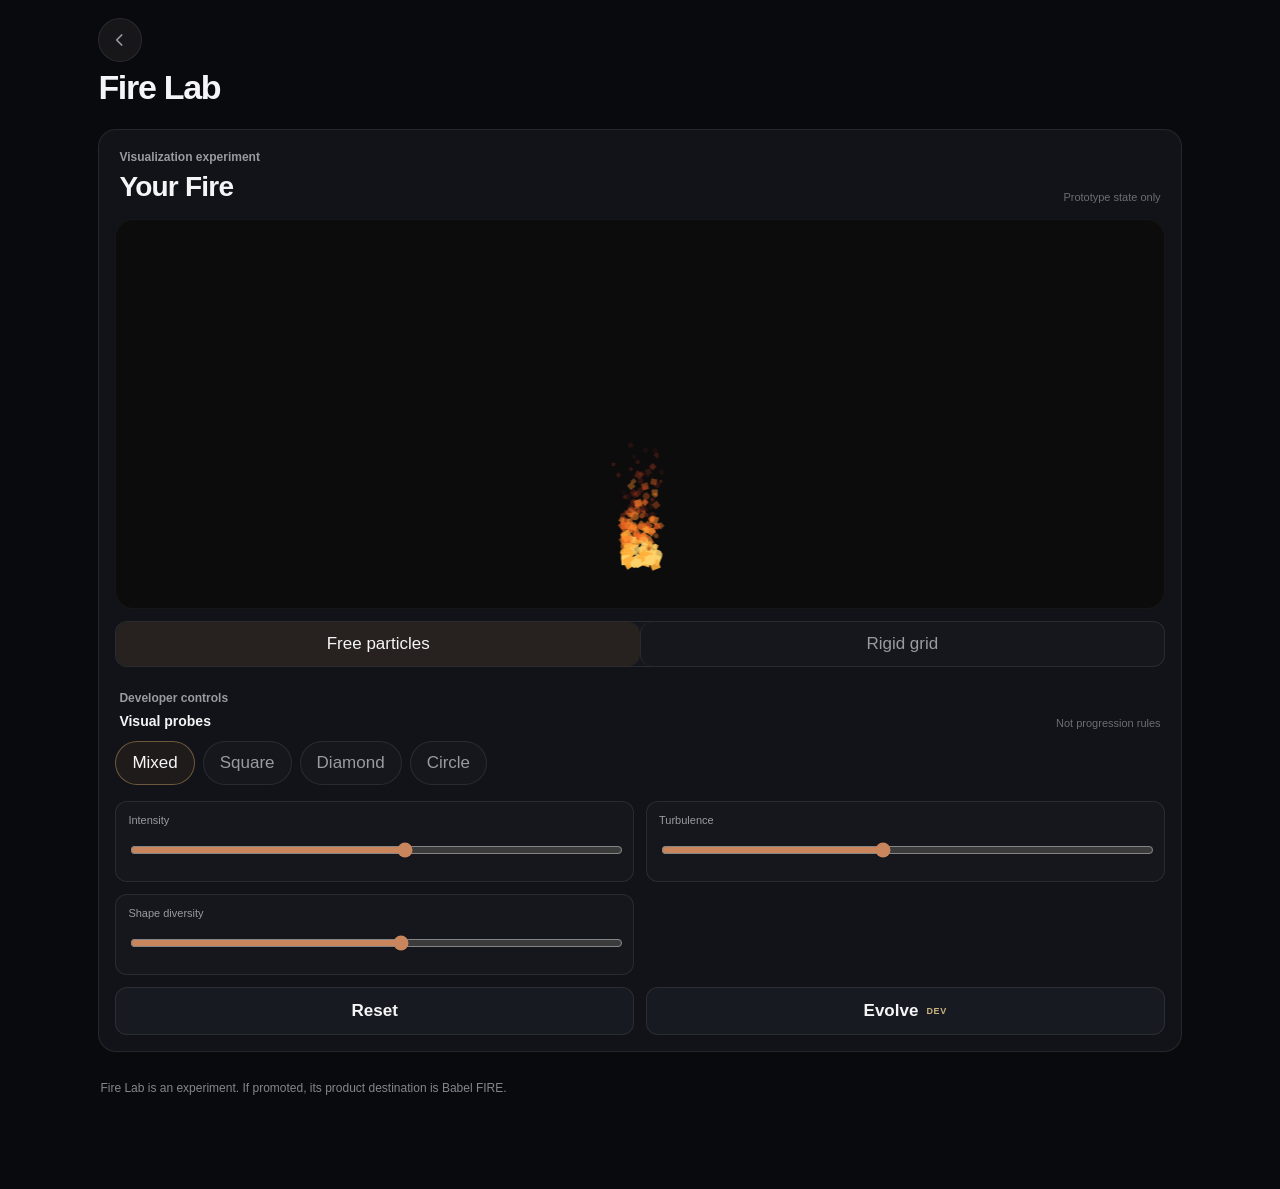
==== fire/index.html @ 47000c36 "Bust shared header cache in Fire Lab" ====
<!doctype html>
<html lang="en">
<head>
  <meta charset="utf-8" />
  <meta name="viewport" content="width=device-width,initial-scale=1,viewport-fit=cover" />
  <meta name="theme-color" content="#090a0d" />
  <title>Babel Lab — Fire Lab</title>
  <link rel="stylesheet" href="../shared/lab.css?v=11" />
  <link rel="stylesheet" href="fire.css?v=6" />
  <link rel="stylesheet" href="../shared/header-reference.css?v=3" />
</head>
<body>
  <div id="app" class="lab-shell" aria-live="polite"></div>
  <script>
    (function(){
      function showBootError(message){
        var app=document.getElementById('app');
        if(!app)return;
        app.innerHTML='<div class="error-card"><strong>Fire Lab hit a JavaScript error.</strong><br><br>'+String(message)+'</div>';
      }
      window.addEventListener('error',function(e){showBootError(e.message||'Unknown script error');});
      window.addEventListener('unhandledrejection',function(e){showBootError(e.reason||'Unhandled promise error');});
    })();
  </script>
  <script src="fire-engine.js?v=4"></script>
  <script src="fire-app.js?v=5"></script>
</body>
</html>
---- shared/lab.css ----
:root {
  color-scheme: dark;
  --bg: #090a0d;
  --surface: #111318;
  --surface-2: #171a20;
  --surface-3: #20242c;
  --panel: var(--surface);
  --panel-2: var(--surface-2);
  --text: #f5f5f7;
  --muted: #9a9aa1;
  --quiet: #6c6d75;
  --line: rgba(255, 255, 255, 0.085);
  --line-strong: rgba(255, 255, 255, 0.15);
  --accent: #c9cdd5;
  --accent-soft: rgba(201, 205, 213, 0.1);
  --accent-text: #e0e2e7;
  --danger: #ff8f9a;
  --danger-soft: rgba(255, 143, 154, 0.1);
  --section-text: #d4d4d9;
  --meta-text: #85868e;
  --state-hover: rgba(201, 205, 213, 0.065);
  --state-selected: rgba(201, 205, 213, 0.11);
  --state-selected-border: rgba(201, 205, 213, 0.3);
  --state-pressed: rgba(201, 205, 213, 0.18);
  --focus-ring: #d2d7df;
  --primary-bg: #292e37;
  --primary-bg-hover: #343a45;
  --primary-bg-pressed: #232831;
  --radius-card: 18px;
  --radius-control: 12px;
  --radius-chip: 9px;
  --radius-pill: 999px;
  --radius: var(--radius-card);
  --touch-target: 44px;
  --control-height: 48px;
  --space-1: 4px;
  --space-2: 8px;
  --space-3: 12px;
  --space-4: 16px;
  --space-5: 24px;
  --space-6: 32px;
  --card-padding: clamp(16px, 2vw, 24px);
  --desktop-gutter: clamp(18px, 3vw, 56px);
  --motion-fast: 120ms;
  --motion-standard: 180ms;
  --ease: cubic-bezier(0.22, 0.8, 0.22, 1);
  --action-max: 220px;
  /* Experiment-local compatibility tokens; not part of the shared shell contract. */
  --gold: #c9b482;
  --orange: #c9865c;
}

* {
  box-sizing: border-box;
  -webkit-tap-highlight-color: transparent;
}
html {
  min-height: 100%;
  background: var(--bg);
  overscroll-behavior-y: none;
}
body {
  margin: 0;
  min-height: 100dvh;
  background: var(--bg);
  color: var(--text);
  overscroll-behavior-y: none;
  font-family: -apple-system, BlinkMacSystemFont, "SF Pro Text", "Segoe UI", sans-serif;
  font-size: 17px;
}
button, input, textarea, select { font: inherit; color: inherit; }
button {
  appearance: none;
  -webkit-appearance: none;
  border: 0;
  background: none;
  border-radius: var(--radius-control);
  cursor: pointer;
  transition: background-color var(--motion-fast) var(--ease), border-color var(--motion-fast) var(--ease), color var(--motion-fast) var(--ease), box-shadow var(--motion-fast) var(--ease);
}
a { color: inherit; }
button:focus-visible, a:focus-visible, input:focus-visible, textarea:focus-visible, select:focus-visible {
  outline: 2px solid var(--focus-ring);
  outline-offset: 2px;
}
button:disabled { cursor: default; opacity: .58; }

/* Reference-consumer port of the frozen FIRE G7 page frame. */
.lab-shell {
  --canvas-width: 1160px;
  width: 100%;
  max-width: var(--canvas-width);
  min-height: 100dvh;
  margin: 0 auto;
  padding: calc(18px + env(safe-area-inset-top)) var(--desktop-gutter) calc(92px + env(safe-area-inset-bottom));
}
.launcher-shell { display: flex; flex-direction: column; }

/* Generic toolbar + page-header composition is owned exclusively by header-reference.css. */
.experiment-row:active { background: var(--state-pressed); }

.eyebrow, .experiment-tag {
  color: var(--muted);
  font-size: 12px;
  font-weight: 700;
  letter-spacing: 0;
  text-transform: none;
  margin-bottom: 8px;
}
.lab-footnote { margin: 28px 2px 0; color: var(--meta-text); font-size: 12px; line-height: 1.45; }

.card {
  border: 1px solid var(--line);
  border-radius: var(--radius-card);
  background: var(--surface);
}
.section { margin-top: var(--space-5); }
.section-kicker {
  margin: 30px 2px 10px;
  color: var(--section-text);
  font-size: 14px;
  font-weight: 680;
  line-height: 1.25;
}

.primary-btn, .secondary-btn {
  min-height: var(--control-height);
  border-radius: var(--radius-control);
  padding: 0 var(--space-4);
  font-weight: 700;
  display: inline-flex;
  align-items: center;
  justify-content: center;
  gap: var(--space-2);
}
.primary-btn {
  background: var(--primary-bg);
  border: 1px solid var(--line-strong);
  color: var(--text);
}
.primary-btn:not(:disabled):active { background: var(--primary-bg-pressed); }
.secondary-btn {
  background: var(--surface-2);
  border: 1px solid var(--line);
  color: var(--text);
}
.secondary-btn:not(:disabled):active { background: var(--state-pressed); }

.launcher-section { padding: 0 2px; }
.experiment-list {
  overflow: hidden;
  border: 1px solid var(--line);
  border-radius: var(--radius-card);
  background: var(--surface);
}
.experiment-row {
  min-height: 64px;
  padding: 10px var(--space-4);
  display: grid;
  grid-template-columns: 40px minmax(0,1fr) 28px;
  align-items: center;
  gap: var(--space-3);
  border-radius: 0;
  text-decoration: none;
  background: transparent;
  transition: background-color var(--motion-fast) var(--ease);
}
.experiment-row + .experiment-row { border-top: 1px solid var(--line); }
.experiment-row:hover { background: var(--state-hover); }
.experiment-mark {
  width: 40px;
  height: 40px;
  border-radius: var(--radius-control);
  display: grid;
  place-items: center;
  font-size: 17px;
  background: transparent;
  color: var(--muted);
}
.experiment-copy { min-width: 0; }
.experiment-copy strong { display: block; font-size: 16px; line-height: 1.25; font-weight: 670; }
.experiment-copy small { display: block; margin-top: 3px; color: var(--muted); font-size: 13px; line-height: 1.4; white-space: nowrap; overflow: hidden; text-overflow: ellipsis; }
.row-chevron { justify-self: end; color: var(--quiet); font-size: 23px; line-height: 1; font-weight: 300; }
.lab-version { margin: auto 0 0; padding-top: 40px; text-align: center; color: var(--quiet); font-size: 11px; line-height: 1; }

/* Same temporary-UI semantics as the frozen shell: compact sheet, regular dialog. */
.quickview-backdrop {
  position: fixed;
  inset: 0;
  z-index: 10000;
  background: rgba(0,0,0,.52);
  display: flex;
  align-items: flex-end;
  justify-content: center;
  padding: 0;
}
.quickview {
  width: 100%;
  max-width: 640px;
  max-height: calc(100dvh - 20px - env(safe-area-inset-top));
  overflow-y: auto;
  margin: 0;
  border: 1px solid var(--line-strong);
  border-bottom: 0;
  border-radius: var(--radius-card) var(--radius-card) 0 0;
  background: #151820;
  padding: var(--space-5) var(--space-4) calc(18px + env(safe-area-inset-bottom));
  box-shadow: 0 24px 70px rgba(0,0,0,.45);
  overscroll-behavior: contain;
}
.quickview h3 { margin: 4px 0 8px; font-size: 20px; line-height: 1.2; font-weight: 720; }
.quickview p { margin: 0 0 var(--space-4); color: var(--muted); font-size: 14px; line-height: 1.45; }
.error-card { margin: 28px 0; padding: var(--space-4); border: 1px solid rgba(255,143,154,.25); border-radius: var(--radius-card); background: var(--danger-soft); color: #ffdada; }

@media (min-width: 700px) {
  .quickview-backdrop { align-items: center; padding: var(--space-5); }
  .quickview {
    width: min(520px, calc(100vw - 48px));
    border-bottom: 1px solid var(--line-strong);
    border-radius: var(--radius-card);
    padding: var(--space-5);
  }
}

@media (max-width: 620px) {
  .experiment-copy small { white-space: normal; display: -webkit-box; -webkit-line-clamp: 2; -webkit-box-orient: vertical; }
}

@media (prefers-reduced-motion: reduce) {
  *, *::before, *::after { scroll-behavior: auto !important; }
}
---- fire/fire.css ----
.fire-lab{padding:var(--space-4);overflow:hidden}
.experiment-heading{display:flex;align-items:flex-end;justify-content:space-between;gap:var(--space-4);padding:var(--space-1) var(--space-1) var(--space-4)}
.experiment-heading h2{margin:var(--space-1) 0 0;font-size:28px;line-height:1.08;letter-spacing:-.028em;font-weight:760}
.experiment-heading small,.developer-heading small{color:var(--quiet);font-size:11px}
.fire-detail-stage{height:390px;position:relative;background:#0c0c0d;border:1px solid rgba(255,255,255,.045);border-radius:var(--radius-card);overflow:hidden}
.fire-detail-stage canvas{display:block;width:100%;height:100%}
.motion-note{margin:var(--space-3) 0 0;padding:var(--space-3);border:1px solid var(--line);border-radius:var(--radius-control);color:var(--muted);font-size:12px;line-height:1.45;background:rgba(255,255,255,.018)}
.renderer-toggle{display:grid;grid-template-columns:1fr 1fr;margin-top:var(--space-3);border:1px solid var(--line);border-radius:var(--radius-control);overflow:hidden;background:rgba(255,255,255,.018)}
.renderer-toggle button{appearance:none;min-height:44px;border:0;background:transparent;color:var(--muted)}
.renderer-toggle button+button{border-left:1px solid var(--line)}
.renderer-toggle button.active{color:var(--text);background:rgba(255,170,70,.08)}
.developer-heading{display:flex;align-items:flex-end;justify-content:space-between;gap:var(--space-4);margin:var(--space-5) var(--space-1) var(--space-3)}
.developer-heading strong{display:block;margin-top:var(--space-1);font-size:14px}
.style-chips{display:flex;gap:var(--space-2);overflow-x:auto;padding-bottom:var(--space-1)}
.chip{appearance:none;min-height:44px;white-space:nowrap;border:1px solid var(--line);border-radius:999px;background:rgba(255,255,255,.02);color:var(--muted);padding:0 var(--space-4)}
.chip.active{color:var(--text);border-color:rgba(255,200,120,.35);background:rgba(255,170,70,.06)}
.controls-grid{display:grid;grid-template-columns:1fr 1fr;gap:var(--space-3);margin-top:var(--space-3)}
.control{padding:var(--space-3);border:1px solid var(--line);border-radius:var(--radius-control);background:rgba(255,255,255,.018)}
.control span{display:block;color:var(--muted);font-size:11px;margin-bottom:var(--space-2)}
.control input{width:100%;accent-color:var(--orange);min-height:28px}
.preset-row{display:flex;gap:var(--space-3);margin-top:var(--space-3)}
.preset-row .secondary-btn{flex:1}
.developer::after{content:' DEV';font-size:9px;letter-spacing:.08em;color:var(--gold)}
@media(max-width:420px){.controls-grid{grid-template-columns:1fr}.fire-detail-stage{height:360px}}
---- shared/header-reference.css ----
/*
  Babel Lab header reference consumer.
  Canonical implementation reference: Babel FIRE G7 frozen runtime 4a258c5…

  This file owns generic page-header composition only.
  Important: the approved FIRE toolbar control is the 44px visible circular control itself.
  Do not invent a smaller painted circle inside a transparent hit host.
*/

:root {
  --babel-toolbar-title-gap: 8px;
  --babel-toolbar-bg: #17171a;
  --babel-toolbar-active: #202024;
  --babel-icon-chevron-back: url("data:image/svg+xml,%3Csvg xmlns='http://www.w3.org/2000/svg' viewBox='0 0 24 24'%3E%3Cpath d='M14 18 8 12l6-6' fill='none' stroke='%23000' stroke-width='2' stroke-linecap='round' stroke-linejoin='round'/%3E%3C/svg%3E");
}

@media (max-width: 699px) {
  .lab-shell {
    padding-top: calc(10px + env(safe-area-inset-top));
    padding-left: 20px;
    padding-right: 20px;
  }
}

.lab-topbar,
.context-topbar {
  display: flex;
  justify-content: space-between;
  align-items: center;
  min-height: var(--touch-target);
  gap: var(--space-3);
  margin-bottom: var(--babel-toolbar-title-gap);
}

/* Exact FIRE G7 primitive: stable 44px hit target and visible circular material are one control. */
.icon-btn,
.back-link,
.context-info-btn {
  position: relative;
  isolation: isolate;
  width: var(--touch-target);
  min-width: var(--touch-target);
  height: var(--touch-target);
  min-height: var(--touch-target);
  display: inline-grid;
  place-items: center;
  padding: 0;
  border: 1px solid var(--line);
  border-radius: 50%;
  background: var(--babel-toolbar-bg);
  box-shadow: none;
  text-decoration: none;
  color: var(--muted);
  line-height: 1;
}

.icon-btn::after,
.back-link::after,
.context-info-btn::after { content: none; }

.back-link { font-size: 0; }
.back-link::before {
  content: "";
  position: absolute;
  inset: 0;
  margin: auto;
  width: 20px;
  height: 20px;
  background: currentColor;
  -webkit-mask: var(--babel-icon-chevron-back) center / contain no-repeat;
  mask: var(--babel-icon-chevron-back) center / contain no-repeat;
  pointer-events: none;
}

.context-info-btn {
  font-size: 0;
  font-weight: 700;
}
.context-info-btn::before {
  content: "i";
  color: currentColor;
  font-size: 15px;
  font-weight: 700;
  line-height: 1;
}

.icon-btn:hover,
.back-link:hover,
.context-info-btn:hover { background: var(--babel-toolbar-bg); }
.icon-btn:active,
.back-link:active,
.context-info-btn:active { background: var(--babel-toolbar-active); }

/* FIRE header composition: toolbar -> 8px -> title/meta -> 20px to content. */
.lab-page-header,
.context-header {
  margin: 0 0 20px;
  padding: 0;
}
.lab-page-header > .experiment-tag,
.context-header > .eyebrow { display: none; }
.lab-page-header h1,
.context-header h1 {
  margin: 0;
  padding: 0;
  font-size: 34px;
  line-height: 1.04;
  font-weight: 760;
  letter-spacing: -.038em;
}
.context-header p,
.lab-page-header p {
  margin: 7px 0 0;
  color: var(--muted);
  font-size: 14px;
  line-height: 1.35;
}

/* Root Lab has no toolbar action, so reserve the same toolbar-height rhythm before its title. */
.lab-header { padding: 44px 0 20px; }
.lab-header h1 {
  margin: 0;
  font-size: 34px;
  line-height: 1.04;
  font-weight: 760;
  letter-spacing: -.038em;
}
.lab-header p {
  margin: 7px 0 0;
  max-width: 560px;
  color: var(--muted);
  font-size: 14px;
  line-height: 1.35;
}

@media (max-width: 560px) {
  .context-header h1,
  .lab-page-header h1,
  .lab-header h1 { font-size: 34px; }
}
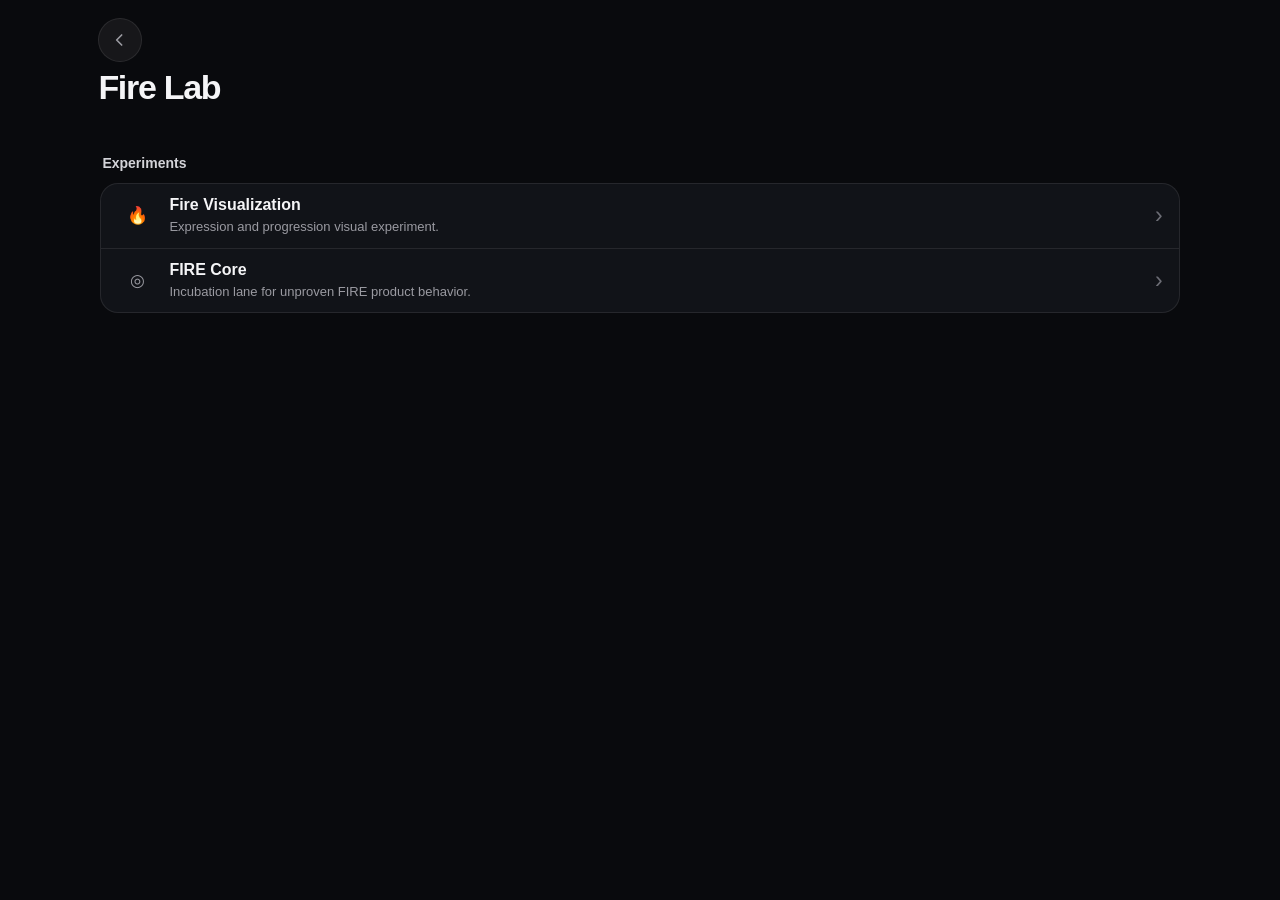
==== commit 6c7437ea: "Make Fire Lab an experiment hub" ====
--- a/fire/index.html
+++ b/fire/index.html
@@ -5,24 +5,34 @@
   <meta name="viewport" content="width=device-width,initial-scale=1,viewport-fit=cover" />
   <meta name="theme-color" content="#090a0d" />
   <title>Babel Lab — Fire Lab</title>
-  <link rel="stylesheet" href="../shared/lab.css?v=11" />
-  <link rel="stylesheet" href="fire.css?v=6" />
+  <link rel="stylesheet" href="../shared/lab.css?v=12" />
   <link rel="stylesheet" href="../shared/header-reference.css?v=3" />
 </head>
 <body>
-  <div id="app" class="lab-shell" aria-live="polite"></div>
-  <script>
-    (function(){
-      function showBootError(message){
-        var app=document.getElementById('app');
-        if(!app)return;
-        app.innerHTML='<div class="error-card"><strong>Fire Lab hit a JavaScript error.</strong><br><br>'+String(message)+'</div>';
-      }
-      window.addEventListener('error',function(e){showBootError(e.message||'Unknown script error');});
-      window.addEventListener('unhandledrejection',function(e){showBootError(e.reason||'Unhandled promise error');});
-    })();
-  </script>
-  <script src="fire-engine.js?v=4"></script>
-  <script src="fire-app.js?v=5"></script>
+  <main class="lab-shell launcher-shell">
+    <header class="lab-topbar">
+      <a class="back-link" href="../" aria-label="Back to Babel Lab">←</a>
+    </header>
+
+    <header class="lab-page-header">
+      <h1>Fire Lab</h1>
+    </header>
+
+    <section class="launcher-section" aria-labelledby="fire-experiments-title">
+      <h2 id="fire-experiments-title" class="section-kicker">Experiments</h2>
+      <div class="experiment-list">
+        <a class="experiment-row" href="visualization/">
+          <span class="experiment-mark" aria-hidden="true">🔥</span>
+          <span class="experiment-copy"><strong>Fire Visualization</strong><small>Expression and progression visual experiment.</small></span>
+          <span class="row-chevron" aria-hidden="true">›</span>
+        </a>
+        <a class="experiment-row" href="core/">
+          <span class="experiment-mark" aria-hidden="true">◎</span>
+          <span class="experiment-copy"><strong>FIRE Core</strong><small>Incubation lane for unproven FIRE product behavior.</small></span>
+          <span class="row-chevron" aria-hidden="true">›</span>
+        </a>
+      </div>
+    </section>
+  </main>
 </body>
-</html>+</html>
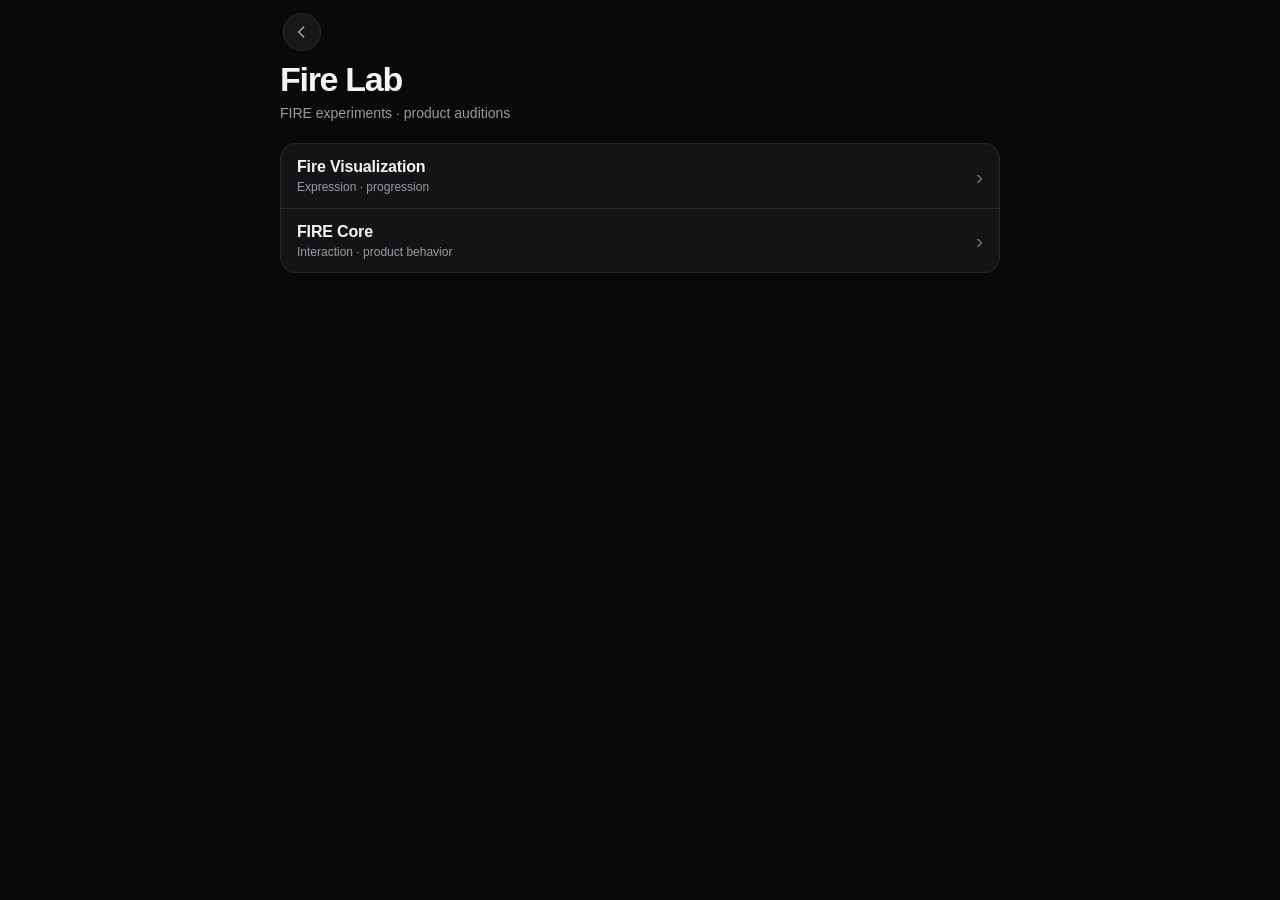
==== commit de9c09fb: "Normalize Fire Lab header and rows" ====
--- a/fire/index.html
+++ b/fire/index.html
@@ -3,10 +3,10 @@
 <head>
   <meta charset="utf-8" />
   <meta name="viewport" content="width=device-width,initial-scale=1,viewport-fit=cover" />
-  <meta name="theme-color" content="#090a0d" />
+  <meta name="theme-color" content="#09090b" />
   <title>Babel Lab — Fire Lab</title>
-  <link rel="stylesheet" href="../shared/lab.css?v=12" />
-  <link rel="stylesheet" href="../shared/header-reference.css?v=3" />
+  <link rel="stylesheet" href="../shared/lab.css?v=13" />
+  <link rel="stylesheet" href="../shared/header-reference.css?v=7" />
 </head>
 <body>
   <main class="lab-shell launcher-shell">
@@ -16,19 +16,17 @@
 
     <header class="lab-page-header">
       <h1>Fire Lab</h1>
+      <p>FIRE experiments · product auditions</p>
     </header>
 
-    <section class="launcher-section" aria-labelledby="fire-experiments-title">
-      <h2 id="fire-experiments-title" class="section-kicker">Experiments</h2>
+    <section class="launcher-section" aria-label="FIRE experiments">
       <div class="experiment-list">
         <a class="experiment-row" href="visualization/">
-          <span class="experiment-mark" aria-hidden="true">🔥</span>
-          <span class="experiment-copy"><strong>Fire Visualization</strong><small>Expression and progression visual experiment.</small></span>
+          <span class="experiment-copy"><strong>Fire Visualization</strong><small>Expression · progression</small></span>
           <span class="row-chevron" aria-hidden="true">›</span>
         </a>
         <a class="experiment-row" href="core/">
-          <span class="experiment-mark" aria-hidden="true">◎</span>
-          <span class="experiment-copy"><strong>FIRE Core</strong><small>Incubation lane for unproven FIRE product behavior.</small></span>
+          <span class="experiment-copy"><strong>FIRE Core</strong><small>Interaction · product behavior</small></span>
           <span class="row-chevron" aria-hidden="true">›</span>
         </a>
       </div>
--- a/shared/lab.css
+++ b/shared/lab.css
@@ -1,46 +1,49 @@
 :root {
   color-scheme: dark;
-  --bg: #090a0d;
-  --surface: #111318;
-  --surface-2: #171a20;
-  --surface-3: #20242c;
+  --bg: #09090b;
+  --surface: #141416;
+  --surface-2: #1b1b1e;
+  --surface-3: #202024;
   --panel: var(--surface);
   --panel-2: var(--surface-2);
   --text: #f5f5f7;
   --muted: #9a9aa1;
-  --quiet: #6c6d75;
-  --line: rgba(255, 255, 255, 0.085);
-  --line-strong: rgba(255, 255, 255, 0.15);
-  --accent: #c9cdd5;
-  --accent-soft: rgba(201, 205, 213, 0.1);
-  --accent-text: #e0e2e7;
+  --quiet: #6f7078;
+  --line: rgba(255,255,255,.09);
+  --line-strong: rgba(255,255,255,.16);
+  --accent: #3a3a40;
+  --accent-soft: rgba(255,255,255,.045);
+  --accent-text: var(--text);
   --danger: #ff8f9a;
-  --danger-soft: rgba(255, 143, 154, 0.1);
-  --section-text: #d4d4d9;
-  --meta-text: #85868e;
-  --state-hover: rgba(201, 205, 213, 0.065);
-  --state-selected: rgba(201, 205, 213, 0.11);
-  --state-selected-border: rgba(201, 205, 213, 0.3);
-  --state-pressed: rgba(201, 205, 213, 0.18);
-  --focus-ring: #d2d7df;
-  --primary-bg: #292e37;
-  --primary-bg-hover: #343a45;
-  --primary-bg-pressed: #232831;
-  --radius-card: 18px;
+  --danger-soft: rgba(255,143,154,.1);
+  --section-text: var(--muted);
+  --meta-text: var(--quiet);
+  --state-hover: rgba(255,255,255,.026);
+  --state-selected: rgba(255,255,255,.065);
+  --state-selected-border: rgba(255,255,255,.28);
+  --state-pressed: rgba(255,255,255,.045);
+  --focus-ring: #d9d9df;
+  --primary-bg: #3a3a40;
+  --primary-bg-hover: #47474f;
+  --primary-bg-pressed: #47474f;
+  --radius-card: 16px;
   --radius-control: 12px;
   --radius-chip: 9px;
   --radius-pill: 999px;
   --radius: var(--radius-card);
   --touch-target: 44px;
-  --control-height: 48px;
+  --control-height: 46px;
+  --row-height: 64px;
+  --row-inline: 16px;
+  --row-label-weight: 600;
   --space-1: 4px;
   --space-2: 8px;
   --space-3: 12px;
   --space-4: 16px;
-  --space-5: 24px;
-  --space-6: 32px;
-  --card-padding: clamp(16px, 2vw, 24px);
-  --desktop-gutter: clamp(18px, 3vw, 56px);
+  --space-5: 20px;
+  --space-6: 24px;
+  --card-padding: var(--space-5);
+  --desktop-gutter: 20px;
   --motion-fast: 120ms;
   --motion-standard: 180ms;
   --ease: cubic-bezier(0.22, 0.8, 0.22, 1);
@@ -83,22 +86,19 @@
   outline: 2px solid var(--focus-ring);
   outline-offset: 2px;
 }
-button:disabled { cursor: default; opacity: .58; }
-
-/* Reference-consumer port of the frozen FIRE G7 page frame. */
+button:disabled { cursor: default; opacity: .42; }
+
+/* Exact shared page frame from frozen FIRE G7. */
 .lab-shell {
-  --canvas-width: 1160px;
-  width: 100%;
-  max-width: var(--canvas-width);
+  --canvas-width: 760px;
+  width: min(100%, var(--canvas-width));
   min-height: 100dvh;
   margin: 0 auto;
-  padding: calc(18px + env(safe-area-inset-top)) var(--desktop-gutter) calc(92px + env(safe-area-inset-bottom));
+  padding: calc(10px + env(safe-area-inset-top)) 20px calc(26px + env(safe-area-inset-bottom));
 }
 .launcher-shell { display: flex; flex-direction: column; }
 
 /* Generic toolbar + page-header composition is owned exclusively by header-reference.css. */
-.experiment-row:active { background: var(--state-pressed); }
-
 .eyebrow, .experiment-tag {
   color: var(--muted);
   font-size: 12px;
@@ -116,11 +116,11 @@
 }
 .section { margin-top: var(--space-5); }
 .section-kicker {
-  margin: 30px 2px 10px;
+  margin: 0 2px var(--space-2);
   color: var(--section-text);
-  font-size: 14px;
-  font-weight: 680;
-  line-height: 1.25;
+  font-size: 13px;
+  font-weight: 600;
+  line-height: 1.35;
 }
 
 .primary-btn, .secondary-btn {
@@ -135,7 +135,7 @@
 }
 .primary-btn {
   background: var(--primary-bg);
-  border: 1px solid var(--line-strong);
+  border: 1px solid #5a5a63;
   color: var(--text);
 }
 .primary-btn:not(:disabled):active { background: var(--primary-bg-pressed); }
@@ -146,7 +146,8 @@
 }
 .secondary-btn:not(:disabled):active { background: var(--state-pressed); }
 
-.launcher-section { padding: 0 2px; }
+/* FIRE row grammar: one 64px row family everywhere Lab is navigating. */
+.launcher-section { padding: 0; }
 .experiment-list {
   overflow: hidden;
   border: 1px solid var(--line);
@@ -154,34 +155,63 @@
   background: var(--surface);
 }
 .experiment-row {
-  min-height: 64px;
-  padding: 10px var(--space-4);
+  width: 100%;
+  min-height: var(--row-height);
+  padding: var(--space-2) var(--row-inline);
   display: grid;
-  grid-template-columns: 40px minmax(0,1fr) 28px;
+  grid-template-columns: minmax(0,1fr) 20px;
   align-items: center;
-  gap: var(--space-3);
+  gap: var(--space-2);
   border-radius: 0;
   text-decoration: none;
+  text-align: left;
   background: transparent;
   transition: background-color var(--motion-fast) var(--ease);
 }
 .experiment-row + .experiment-row { border-top: 1px solid var(--line); }
 .experiment-row:hover { background: var(--state-hover); }
-.experiment-mark {
-  width: 40px;
-  height: 40px;
-  border-radius: var(--radius-control);
-  display: grid;
-  place-items: center;
-  font-size: 17px;
-  background: transparent;
+.experiment-row:active { background: var(--state-pressed); }
+.experiment-mark { display: none; }
+.experiment-copy { min-width: 0; }
+.experiment-copy strong {
+  display: block;
+  overflow: hidden;
+  text-overflow: ellipsis;
+  white-space: nowrap;
+  font-size: 16px;
+  line-height: 1.25;
+  font-weight: var(--row-label-weight);
+  letter-spacing: -.01em;
+}
+.experiment-copy small {
+  display: block;
+  margin-top: 2px;
+  overflow: hidden;
+  text-overflow: ellipsis;
+  white-space: nowrap;
   color: var(--muted);
-}
-.experiment-copy { min-width: 0; }
-.experiment-copy strong { display: block; font-size: 16px; line-height: 1.25; font-weight: 670; }
-.experiment-copy small { display: block; margin-top: 3px; color: var(--muted); font-size: 13px; line-height: 1.4; white-space: nowrap; overflow: hidden; text-overflow: ellipsis; }
-.row-chevron { justify-self: end; color: var(--quiet); font-size: 23px; line-height: 1; font-weight: 300; }
-.lab-version { margin: auto 0 0; padding-top: 40px; text-align: center; color: var(--quiet); font-size: 11px; line-height: 1; }
+  font-size: 12px;
+  line-height: 1.35;
+}
+.row-chevron { justify-self: end; color: var(--quiet); font-size: 21px; line-height: 1; font-weight: 300; }
+
+/* Same build/footer treatment as FIRE: tiny, stable, fixed to the safe-area edge. */
+.lab-version {
+  position: fixed;
+  z-index: 2;
+  left: 50%;
+  bottom: calc(12px + env(safe-area-inset-bottom));
+  transform: translateX(-50%);
+  margin: 0;
+  color: var(--quiet);
+  font-size: 10px;
+  line-height: 14px;
+  letter-spacing: .03em;
+  opacity: .58;
+  pointer-events: none;
+  white-space: nowrap;
+  text-align: center;
+}
 
 /* Same temporary-UI semantics as the frozen shell: compact sheet, regular dialog. */
 .quickview-backdrop {
@@ -192,20 +222,19 @@
   display: flex;
   align-items: flex-end;
   justify-content: center;
-  padding: 0;
+  padding: max(16px, env(safe-area-inset-top)) 0 0;
 }
 .quickview {
-  width: 100%;
-  max-width: 640px;
-  max-height: calc(100dvh - 20px - env(safe-area-inset-top));
+  width: min(100%, 520px);
+  max-height: min(calc(100dvh - max(16px, env(safe-area-inset-top))), 650px);
   overflow-y: auto;
   margin: 0;
   border: 1px solid var(--line-strong);
   border-bottom: 0;
-  border-radius: var(--radius-card) var(--radius-card) 0 0;
-  background: #151820;
-  padding: var(--space-5) var(--space-4) calc(18px + env(safe-area-inset-bottom));
-  box-shadow: 0 24px 70px rgba(0,0,0,.45);
+  border-radius: 22px 22px 0 0;
+  background: var(--surface-2);
+  padding: var(--space-5) var(--space-5) max(var(--space-5), env(safe-area-inset-bottom));
+  box-shadow: 0 -18px 60px rgba(0,0,0,.28);
   overscroll-behavior: contain;
 }
 .quickview h3 { margin: 4px 0 8px; font-size: 20px; line-height: 1.2; font-weight: 720; }
@@ -213,17 +242,20 @@
 .error-card { margin: 28px 0; padding: var(--space-4); border: 1px solid rgba(255,143,154,.25); border-radius: var(--radius-card); background: var(--danger-soft); color: #ffdada; }
 
 @media (min-width: 700px) {
-  .quickview-backdrop { align-items: center; padding: var(--space-5); }
+  .quickview-backdrop {
+    align-items: center;
+    overflow: auto;
+    padding: max(28px, env(safe-area-inset-top)) 28px max(28px, env(safe-area-inset-bottom));
+  }
   .quickview {
-    width: min(520px, calc(100vw - 48px));
+    width: min(460px, calc(100vw - 56px));
+    max-height: min(78svh, 650px);
+    margin: auto;
     border-bottom: 1px solid var(--line-strong);
-    border-radius: var(--radius-card);
+    border-radius: 22px;
     padding: var(--space-5);
+    box-shadow: 0 24px 72px rgba(0,0,0,.42);
   }
-}
-
-@media (max-width: 620px) {
-  .experiment-copy small { white-space: normal; display: -webkit-box; -webkit-line-clamp: 2; -webkit-box-orient: vertical; }
 }
 
 @media (prefers-reduced-motion: reduce) {
--- a/shared/header-reference.css
+++ b/shared/header-reference.css
@@ -3,23 +3,20 @@
   Canonical implementation reference: Babel FIRE G7 frozen runtime 4a258c5…
 
   This file owns generic page-header composition only.
-  Important: the approved FIRE toolbar control is the 44px visible circular control itself.
-  Do not invent a smaller painted circle inside a transparent hit host.
+  The final frozen FIRE cascade is authoritative: 44px interaction host,
+  transparent host, one centered 36px visible circular material, and the
+  toolbar → title/meta rhythm used throughout the app.
 */
 
 :root {
   --babel-toolbar-title-gap: 8px;
+  --babel-toolbar-visual-size: 36px;
   --babel-toolbar-bg: #17171a;
   --babel-toolbar-active: #202024;
   --babel-icon-chevron-back: url("data:image/svg+xml,%3Csvg xmlns='http://www.w3.org/2000/svg' viewBox='0 0 24 24'%3E%3Cpath d='M14 18 8 12l6-6' fill='none' stroke='%23000' stroke-width='2' stroke-linecap='round' stroke-linejoin='round'/%3E%3C/svg%3E");
-}
-
-@media (max-width: 699px) {
-  .lab-shell {
-    padding-top: calc(10px + env(safe-area-inset-top));
-    padding-left: 20px;
-    padding-right: 20px;
-  }
+  --babel-icon-plus: url("data:image/svg+xml,%3Csvg xmlns='http://www.w3.org/2000/svg' viewBox='0 0 24 24'%3E%3Cpath d='M5 12h14M12 5v14' fill='none' stroke='%23000' stroke-width='2' stroke-linecap='round'/%3E%3C/svg%3E");
+  --babel-icon-ellipsis: url("data:image/svg+xml,%3Csvg xmlns='http://www.w3.org/2000/svg' viewBox='0 0 24 24'%3E%3Ccircle cx='5' cy='12' r='1.25' fill='%23000'/%3E%3Ccircle cx='12' cy='12' r='1.25' fill='%23000'/%3E%3Ccircle cx='19' cy='12' r='1.25' fill='%23000'/%3E%3C/svg%3E");
+  --babel-icon-info: url("data:image/svg+xml,%3Csvg xmlns='http://www.w3.org/2000/svg' viewBox='0 0 24 24'%3E%3Ccircle cx='12' cy='6.5' r='1.25' fill='%23000'/%3E%3Cpath d='M12 11v7' fill='none' stroke='%23000' stroke-width='2' stroke-linecap='round'/%3E%3C/svg%3E");
 }
 
 .lab-topbar,
@@ -32,7 +29,7 @@
   margin-bottom: var(--babel-toolbar-title-gap);
 }
 
-/* Exact FIRE G7 primitive: stable 44px hit target and visible circular material are one control. */
+/* Exact final FIRE G7 frame: 44px hit host, quieter 36px visible material. */
 .icon-btn,
 .back-link,
 .context-info-btn {
@@ -45,9 +42,9 @@
   display: inline-grid;
   place-items: center;
   padding: 0;
-  border: 1px solid var(--line);
+  border: 0;
   border-radius: 50%;
-  background: var(--babel-toolbar-bg);
+  background: transparent;
   box-shadow: none;
   text-decoration: none;
   color: var(--muted);
@@ -56,7 +53,21 @@
 
 .icon-btn::after,
 .back-link::after,
-.context-info-btn::after { content: none; }
+.context-info-btn::after {
+  content: "";
+  position: absolute;
+  left: 50%;
+  top: 50%;
+  width: var(--babel-toolbar-visual-size);
+  height: var(--babel-toolbar-visual-size);
+  transform: translate(-50%, -50%);
+  border: 1px solid var(--line);
+  border-radius: 50%;
+  background: var(--babel-toolbar-bg);
+  box-shadow: none;
+  pointer-events: none;
+  z-index: 0;
+}
 
 .back-link { font-size: 0; }
 .back-link::before {
@@ -70,26 +81,62 @@
   -webkit-mask: var(--babel-icon-chevron-back) center / contain no-repeat;
   mask: var(--babel-icon-chevron-back) center / contain no-repeat;
   pointer-events: none;
+  z-index: 1;
 }
 
-.context-info-btn {
-  font-size: 0;
-  font-weight: 700;
+/* Physically approved Info artwork in the same toolbar symbol family. */
+.context-info-btn { font-size: 0; }
+.context-info-btn::before {
+  content: "";
+  position: absolute;
+  inset: 0;
+  margin: auto;
+  width: 20px;
+  height: 20px;
+  background: currentColor;
+  -webkit-mask: var(--babel-icon-info) center / contain no-repeat;
+  mask: var(--babel-icon-info) center / contain no-repeat;
+  pointer-events: none;
+  z-index: 1;
 }
-.context-info-btn::before {
-  content: "i";
-  color: currentColor;
-  font-size: 15px;
-  font-weight: 700;
-  line-height: 1;
+.context-info-btn::after { z-index: 0; }
+
+/* Gallery uses the same canonical artwork rather than text glyph replicas. */
+.gallery-plus,
+.gallery-more { font-size: 0; }
+.gallery-plus::before,
+.gallery-more::before {
+  content: "";
+  position: absolute;
+  inset: 0;
+  margin: auto;
+  width: 20px;
+  height: 20px;
+  background: currentColor;
+  -webkit-mask-position: center;
+  -webkit-mask-repeat: no-repeat;
+  -webkit-mask-size: contain;
+  mask-position: center;
+  mask-repeat: no-repeat;
+  mask-size: contain;
+  pointer-events: none;
+  z-index: 1;
+}
+.gallery-plus::before {
+  -webkit-mask-image: var(--babel-icon-plus);
+  mask-image: var(--babel-icon-plus);
+}
+.gallery-more::before {
+  -webkit-mask-image: var(--babel-icon-ellipsis);
+  mask-image: var(--babel-icon-ellipsis);
 }
 
-.icon-btn:hover,
-.back-link:hover,
-.context-info-btn:hover { background: var(--babel-toolbar-bg); }
 .icon-btn:active,
 .back-link:active,
-.context-info-btn:active { background: var(--babel-toolbar-active); }
+.context-info-btn:active { background: transparent; }
+.icon-btn:active::after,
+.back-link:active::after,
+.context-info-btn:active::after { background: var(--babel-toolbar-active); }
 
 /* FIRE header composition: toolbar -> 8px -> title/meta -> 20px to content. */
 .lab-page-header,
@@ -100,7 +147,8 @@
 .lab-page-header > .experiment-tag,
 .context-header > .eyebrow { display: none; }
 .lab-page-header h1,
-.context-header h1 {
+.context-header h1,
+.lab-header h1 {
   margin: 0;
   padding: 0;
   font-size: 34px;
@@ -109,22 +157,7 @@
   letter-spacing: -.038em;
 }
 .context-header p,
-.lab-page-header p {
-  margin: 7px 0 0;
-  color: var(--muted);
-  font-size: 14px;
-  line-height: 1.35;
-}
-
-/* Root Lab has no toolbar action, so reserve the same toolbar-height rhythm before its title. */
-.lab-header { padding: 44px 0 20px; }
-.lab-header h1 {
-  margin: 0;
-  font-size: 34px;
-  line-height: 1.04;
-  font-weight: 760;
-  letter-spacing: -.038em;
-}
+.lab-page-header p,
 .lab-header p {
   margin: 7px 0 0;
   max-width: 560px;
@@ -133,8 +166,8 @@
   line-height: 1.35;
 }
 
-@media (max-width: 560px) {
-  .context-header h1,
-  .lab-page-header h1,
-  .lab-header h1 { font-size: 34px; }
+/* Root Lab has no action, but it occupies the exact same invisible toolbar row. */
+.lab-header {
+  margin: 0 0 20px;
+  padding: calc(var(--touch-target) + var(--babel-toolbar-title-gap)) 0 0;
 }
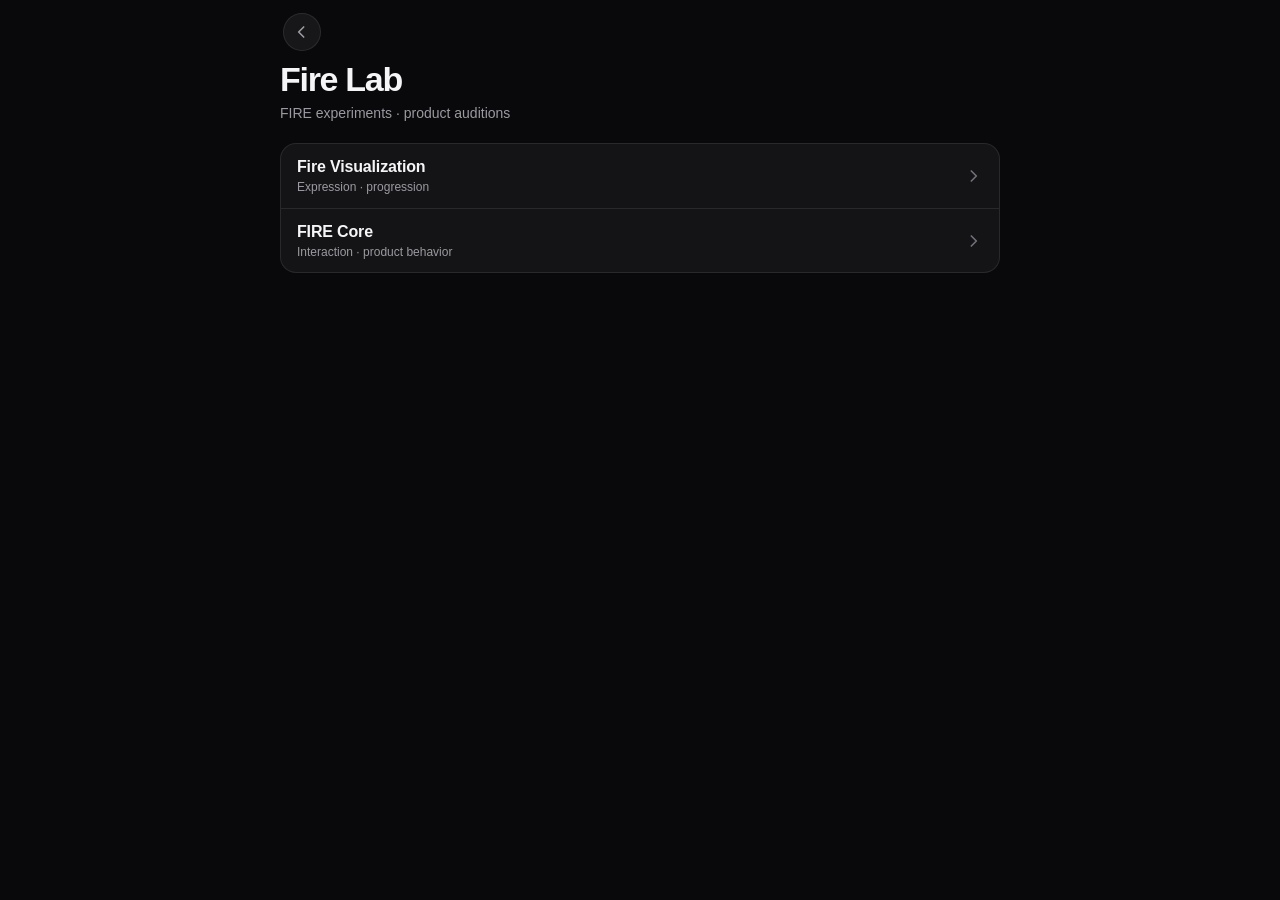
==== commit 67165331: "Refresh Fire Lab shell assets" ====
--- a/fire/index.html
+++ b/fire/index.html
@@ -5,8 +5,8 @@
   <meta name="viewport" content="width=device-width,initial-scale=1,viewport-fit=cover" />
   <meta name="theme-color" content="#09090b" />
   <title>Babel Lab — Fire Lab</title>
-  <link rel="stylesheet" href="../shared/lab.css?v=13" />
-  <link rel="stylesheet" href="../shared/header-reference.css?v=7" />
+  <link rel="stylesheet" href="../shared/lab.css?v=14" />
+  <link rel="stylesheet" href="../shared/header-reference.css?v=8" />
 </head>
 <body>
   <main class="lab-shell launcher-shell">
--- a/shared/lab.css
+++ b/shared/lab.css
@@ -44,6 +44,7 @@
   --space-6: 24px;
   --card-padding: var(--space-5);
   --desktop-gutter: 20px;
+  --canvas-width: 760px;
   --motion-fast: 120ms;
   --motion-standard: 180ms;
   --ease: cubic-bezier(0.22, 0.8, 0.22, 1);
@@ -88,12 +89,16 @@
 }
 button:disabled { cursor: default; opacity: .42; }
 
-/* Exact shared page frame from frozen FIRE G7. */
+/*
+  Exact shared page frame from frozen FIRE G7.
+  No experiment may widen or narrow this canvas. Product-specific content can compose inside it.
+*/
 .lab-shell {
-  --canvas-width: 760px;
-  width: min(100%, var(--canvas-width));
+  width: 100%;
+  max-width: var(--canvas-width);
+  min-width: 0;
   min-height: 100dvh;
-  margin: 0 auto;
+  margin-inline: auto;
   padding: calc(10px + env(safe-area-inset-top)) 20px calc(26px + env(safe-area-inset-bottom));
 }
 .launcher-shell { display: flex; flex-direction: column; }
@@ -157,6 +162,7 @@
 .experiment-row {
   width: 100%;
   min-height: var(--row-height);
+  height: var(--row-height);
   padding: var(--space-2) var(--row-inline);
   display: grid;
   grid-template-columns: minmax(0,1fr) 20px;
@@ -193,7 +199,7 @@
   font-size: 12px;
   line-height: 1.35;
 }
-.row-chevron { justify-self: end; color: var(--quiet); font-size: 21px; line-height: 1; font-weight: 300; }
+.row-chevron { justify-self: end; color: var(--quiet); }
 
 /* Same build/footer treatment as FIRE: tiny, stable, fixed to the safe-area edge. */
 .lab-version {
--- a/shared/header-reference.css
+++ b/shared/header-reference.css
@@ -2,7 +2,7 @@
   Babel Lab header reference consumer.
   Canonical implementation reference: Babel FIRE G7 frozen runtime 4a258c5…
 
-  This file owns generic page-header composition only.
+  This file owns generic page-header composition and shared symbol artwork.
   The final frozen FIRE cascade is authoritative: 44px interaction host,
   transparent host, one centered 36px visible circular material, and the
   toolbar → title/meta rhythm used throughout the app.
@@ -14,9 +14,10 @@
   --babel-toolbar-bg: #17171a;
   --babel-toolbar-active: #202024;
   --babel-icon-chevron-back: url("data:image/svg+xml,%3Csvg xmlns='http://www.w3.org/2000/svg' viewBox='0 0 24 24'%3E%3Cpath d='M14 18 8 12l6-6' fill='none' stroke='%23000' stroke-width='2' stroke-linecap='round' stroke-linejoin='round'/%3E%3C/svg%3E");
+  --babel-icon-chevron-forward: url("data:image/svg+xml,%3Csvg xmlns='http://www.w3.org/2000/svg' viewBox='0 0 24 24'%3E%3Cpath d='m10 6 6 6-6 6' fill='none' stroke='%23000' stroke-width='2' stroke-linecap='round' stroke-linejoin='round'/%3E%3C/svg%3E");
   --babel-icon-plus: url("data:image/svg+xml,%3Csvg xmlns='http://www.w3.org/2000/svg' viewBox='0 0 24 24'%3E%3Cpath d='M5 12h14M12 5v14' fill='none' stroke='%23000' stroke-width='2' stroke-linecap='round'/%3E%3C/svg%3E");
   --babel-icon-ellipsis: url("data:image/svg+xml,%3Csvg xmlns='http://www.w3.org/2000/svg' viewBox='0 0 24 24'%3E%3Ccircle cx='5' cy='12' r='1.25' fill='%23000'/%3E%3Ccircle cx='12' cy='12' r='1.25' fill='%23000'/%3E%3Ccircle cx='19' cy='12' r='1.25' fill='%23000'/%3E%3C/svg%3E");
-  --babel-icon-info: url("data:image/svg+xml,%3Csvg xmlns='http://www.w3.org/2000/svg' viewBox='0 0 24 24'%3E%3Ccircle cx='12' cy='6.5' r='1.25' fill='%23000'/%3E%3Cpath d='M12 11v7' fill='none' stroke='%23000' stroke-width='2' stroke-linecap='round'/%3E%3C/svg%3E");
+  --babel-icon-info: url("data:image/svg+xml,%3Csvg xmlns='http://www.w3.org/2000/svg' viewBox='0 0 20 20'%3E%3Ccircle cx='10' cy='5.15' r='1.4' fill='%23000'/%3E%3Cpath d='M10 9v6.2' fill='none' stroke='%23000' stroke-width='2.2' stroke-linecap='round'/%3E%3C/svg%3E");
 }
 
 .lab-topbar,
@@ -84,7 +85,7 @@
   z-index: 1;
 }
 
-/* Physically approved Info artwork in the same toolbar symbol family. */
+/* Info is purpose-built artwork, not a font glyph. Its optical weight is tuned to Back / Plus / More. */
 .context-info-btn { font-size: 0; }
 .context-info-btn::before {
   content: "";
@@ -100,6 +101,24 @@
   z-index: 1;
 }
 .context-info-btn::after { z-index: 0; }
+
+/* One forward-chevron artwork across navigation rows and the WORLD doorway. */
+.row-chevron,
+.choice-chevron,
+.core-project-arrow,
+.world-doorway-chevron {
+  width: 20px;
+  height: 20px;
+  min-width: 20px;
+  display: inline-block;
+  justify-self: end;
+  color: var(--quiet);
+  font-size: 0 !important;
+  line-height: 0;
+  background: currentColor;
+  -webkit-mask: var(--babel-icon-chevron-forward) center / contain no-repeat;
+  mask: var(--babel-icon-chevron-forward) center / contain no-repeat;
+}
 
 /* Gallery uses the same canonical artwork rather than text glyph replicas. */
 .gallery-plus,
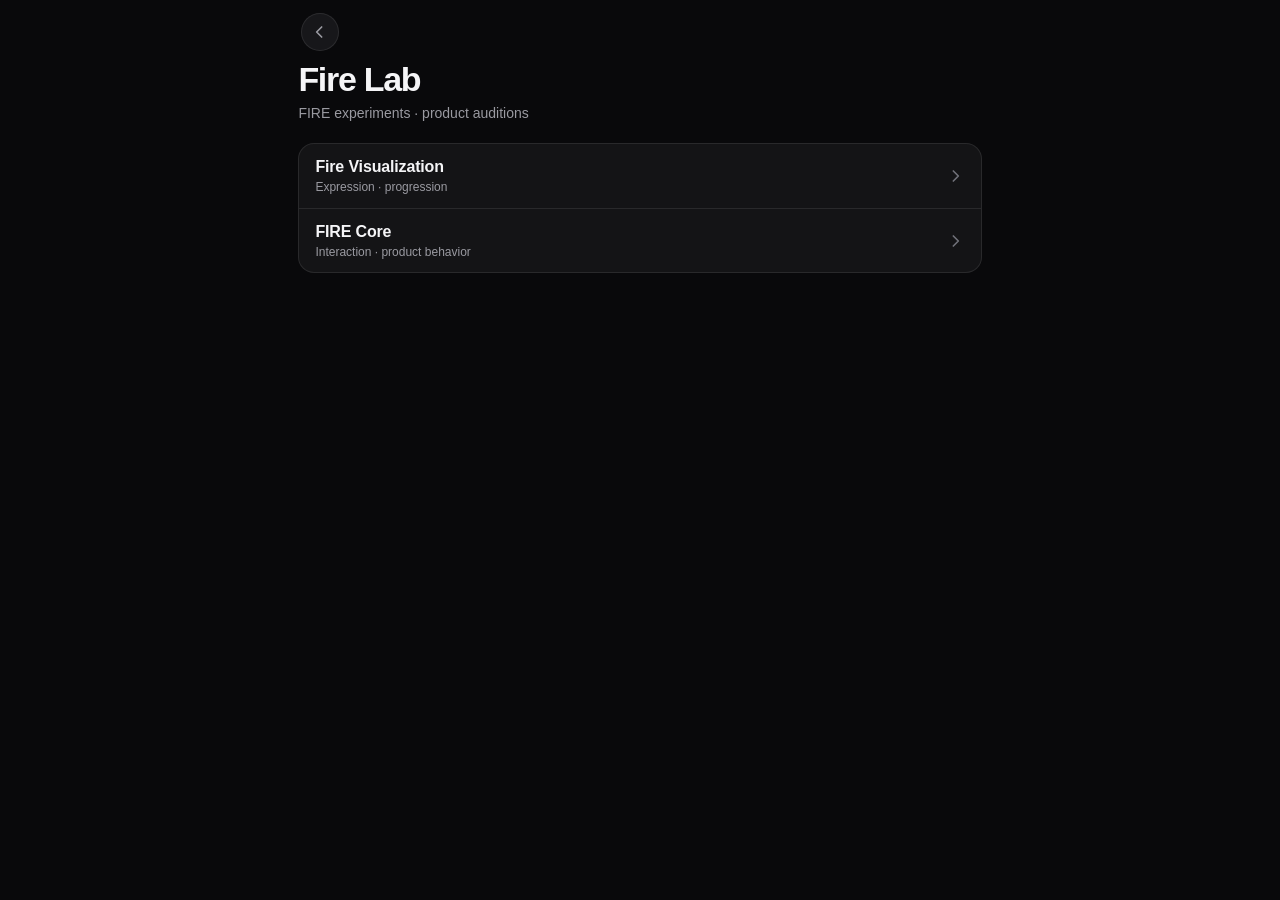
==== commit e9b70251: "Refresh Fire Lab gutter asset" ====
--- a/fire/index.html
+++ b/fire/index.html
@@ -5,7 +5,7 @@
   <meta name="viewport" content="width=device-width,initial-scale=1,viewport-fit=cover" />
   <meta name="theme-color" content="#09090b" />
   <title>Babel Lab — Fire Lab</title>
-  <link rel="stylesheet" href="../shared/lab.css?v=14" />
+  <link rel="stylesheet" href="../shared/lab.css?v=15" />
   <link rel="stylesheet" href="../shared/header-reference.css?v=8" />
 </head>
 <body>
--- a/shared/lab.css
+++ b/shared/lab.css
@@ -43,7 +43,7 @@
   --space-5: 20px;
   --space-6: 24px;
   --card-padding: var(--space-5);
-  --desktop-gutter: 20px;
+  --desktop-gutter: clamp(18px, 3vw, 56px);
   --canvas-width: 760px;
   --motion-fast: 120ms;
   --motion-standard: 180ms;
@@ -99,7 +99,7 @@
   min-width: 0;
   min-height: 100dvh;
   margin-inline: auto;
-  padding: calc(10px + env(safe-area-inset-top)) 20px calc(26px + env(safe-area-inset-bottom));
+  padding: calc(10px + env(safe-area-inset-top)) var(--desktop-gutter) calc(26px + env(safe-area-inset-bottom));
 }
 .launcher-shell { display: flex; flex-direction: column; }
 
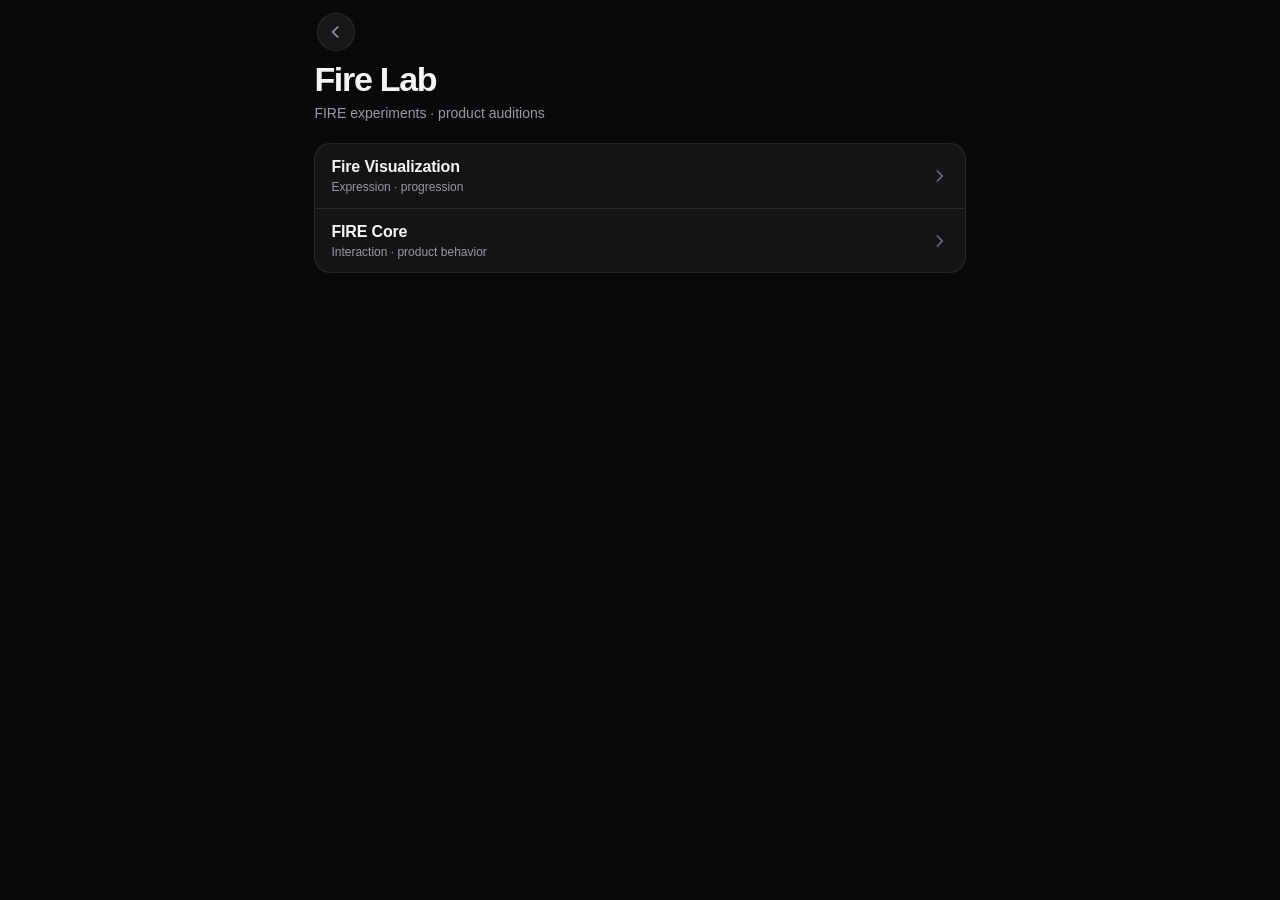
==== commit 8c55c5bb: "Refresh Fire Lab inner inset asset" ====
--- a/fire/index.html
+++ b/fire/index.html
@@ -5,7 +5,7 @@
   <meta name="viewport" content="width=device-width,initial-scale=1,viewport-fit=cover" />
   <meta name="theme-color" content="#09090b" />
   <title>Babel Lab — Fire Lab</title>
-  <link rel="stylesheet" href="../shared/lab.css?v=15" />
+  <link rel="stylesheet" href="../shared/lab.css?v=16" />
   <link rel="stylesheet" href="../shared/header-reference.css?v=8" />
 </head>
 <body>
--- a/shared/lab.css
+++ b/shared/lab.css
@@ -44,6 +44,7 @@
   --space-6: 24px;
   --card-padding: var(--space-5);
   --desktop-gutter: clamp(18px, 3vw, 56px);
+  --page-inline-inset: var(--space-4);
   --canvas-width: 760px;
   --motion-fast: 120ms;
   --motion-standard: 180ms;
@@ -90,8 +91,9 @@
 button:disabled { cursor: default; opacity: .42; }
 
 /*
-  Exact shared page frame from frozen FIRE G7.
-  No experiment may widen or narrow this canvas. Product-specific content can compose inside it.
+  Shared Lab frame translated from the rendered FIRE Projects composition.
+  The outer shell keeps FIRE's responsive desktop gutter; Lab content then uses
+  the same 16px inner page inset visible in physical FIRE review.
 */
 .lab-shell {
   width: 100%;
@@ -99,7 +101,7 @@
   min-width: 0;
   min-height: 100dvh;
   margin-inline: auto;
-  padding: calc(10px + env(safe-area-inset-top)) var(--desktop-gutter) calc(26px + env(safe-area-inset-bottom));
+  padding: calc(10px + env(safe-area-inset-top)) calc(var(--desktop-gutter) + var(--page-inline-inset)) calc(26px + env(safe-area-inset-bottom));
 }
 .launcher-shell { display: flex; flex-direction: column; }
 
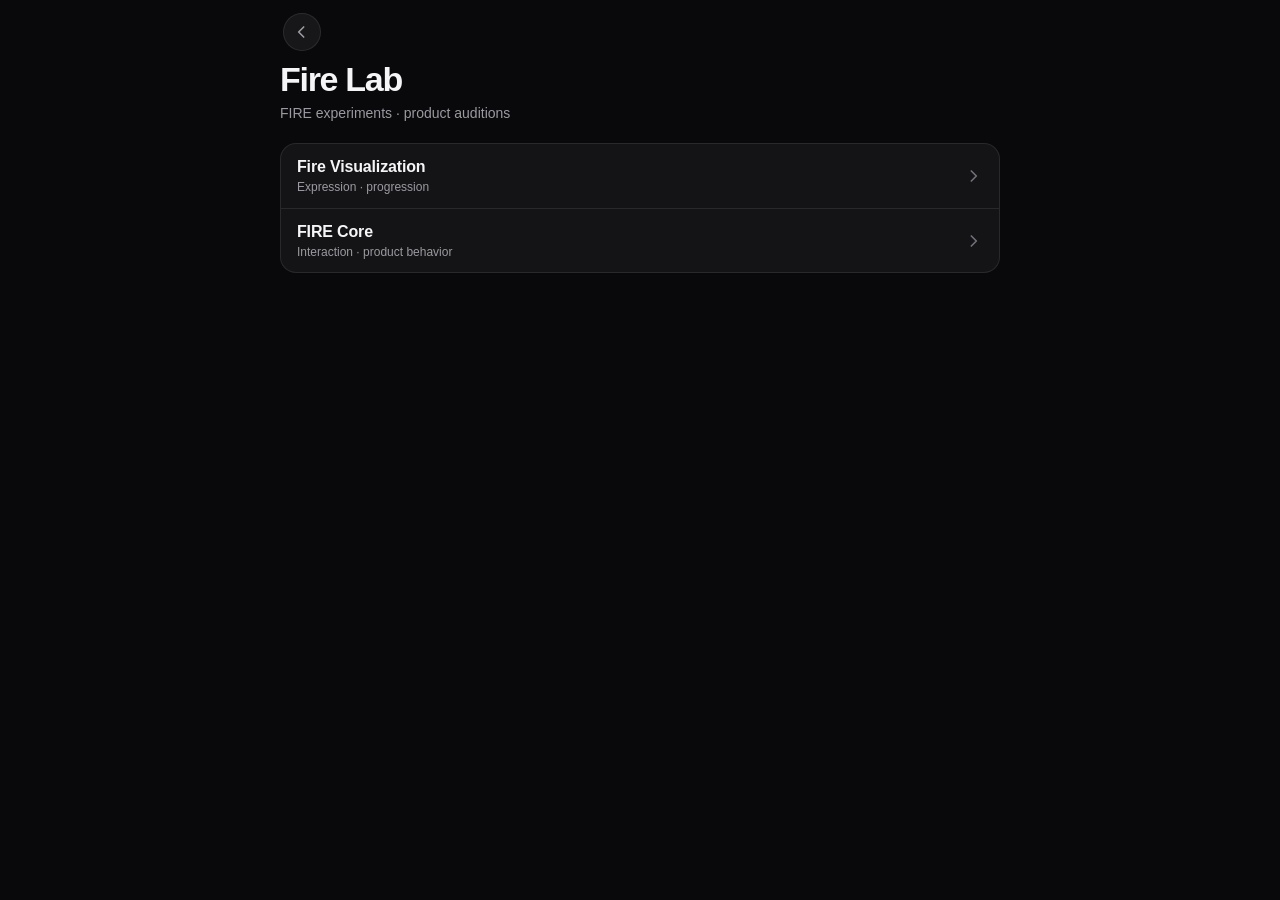
==== commit db16d89a: "Refresh Fire Lab G7 frame asset" ====
--- a/fire/index.html
+++ b/fire/index.html
@@ -5,7 +5,7 @@
   <meta name="viewport" content="width=device-width,initial-scale=1,viewport-fit=cover" />
   <meta name="theme-color" content="#09090b" />
   <title>Babel Lab — Fire Lab</title>
-  <link rel="stylesheet" href="../shared/lab.css?v=16" />
+  <link rel="stylesheet" href="../shared/lab.css?v=17" />
   <link rel="stylesheet" href="../shared/header-reference.css?v=8" />
 </head>
 <body>
--- a/shared/lab.css
+++ b/shared/lab.css
@@ -43,8 +43,6 @@
   --space-5: 20px;
   --space-6: 24px;
   --card-padding: var(--space-5);
-  --desktop-gutter: clamp(18px, 3vw, 56px);
-  --page-inline-inset: var(--space-4);
   --canvas-width: 760px;
   --motion-fast: 120ms;
   --motion-standard: 180ms;
@@ -91,17 +89,16 @@
 button:disabled { cursor: default; opacity: .42; }
 
 /*
-  Shared Lab frame translated from the rendered FIRE Projects composition.
-  The outer shell keeps FIRE's responsive desktop gutter; Lab content then uses
-  the same 16px inner page inset visible in physical FIRE review.
+  Exact frozen FIRE G7 page frame from 4a258c5… / v7-preview/styles.css.
+  One centered 760px canvas. One 20px horizontal page inset. No copied V6 gutter math,
+  no route-specific compensation, and no second inner inset.
 */
 .lab-shell {
-  width: 100%;
-  max-width: var(--canvas-width);
+  width: min(100%, var(--canvas-width));
   min-width: 0;
   min-height: 100dvh;
-  margin-inline: auto;
-  padding: calc(10px + env(safe-area-inset-top)) calc(var(--desktop-gutter) + var(--page-inline-inset)) calc(26px + env(safe-area-inset-bottom));
+  margin: 0 auto;
+  padding: calc(10px + env(safe-area-inset-top)) 20px calc(26px + env(safe-area-inset-bottom));
 }
 .launcher-shell { display: flex; flex-direction: column; }
 
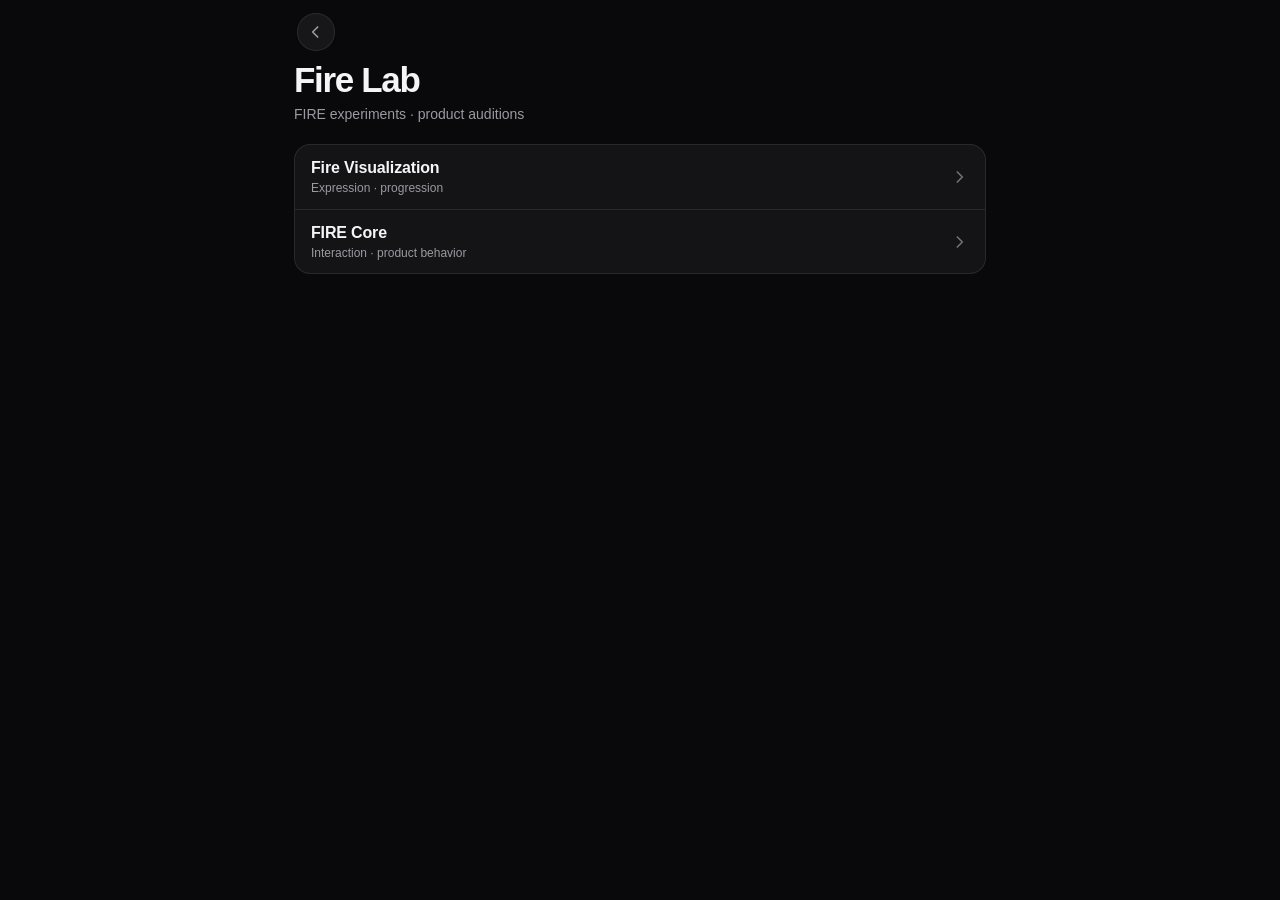
==== commit 58f610d2: "Refresh Fire Lab final G7 assets" ====
--- a/fire/index.html
+++ b/fire/index.html
@@ -5,8 +5,8 @@
   <meta name="viewport" content="width=device-width,initial-scale=1,viewport-fit=cover" />
   <meta name="theme-color" content="#09090b" />
   <title>Babel Lab — Fire Lab</title>
-  <link rel="stylesheet" href="../shared/lab.css?v=17" />
-  <link rel="stylesheet" href="../shared/header-reference.css?v=8" />
+  <link rel="stylesheet" href="../shared/lab.css?v=18" />
+  <link rel="stylesheet" href="../shared/header-reference.css?v=9" />
 </head>
 <body>
   <main class="lab-shell launcher-shell">
--- a/shared/lab.css
+++ b/shared/lab.css
@@ -89,9 +89,10 @@
 button:disabled { cursor: default; opacity: .42; }
 
 /*
-  Exact frozen FIRE G7 page frame from 4a258c5… / v7-preview/styles.css.
-  One centered 760px canvas. One 20px horizontal page inset. No copied V6 gutter math,
-  no route-specific compensation, and no second inner inset.
+  Frozen FIRE G7 shell frame from 4a258c5… / v7-preview/styles.css.
+  Base/mobile uses 20px horizontal padding. The final G7 cascade overrides tablet/desktop
+  at >=700px to 34px horizontal padding and 54px bottom padding. Keep both declarations:
+  the computed cascade, not either rule in isolation, is the reference.
 */
 .lab-shell {
   width: min(100%, var(--canvas-width));
@@ -247,6 +248,14 @@
 .error-card { margin: 28px 0; padding: var(--space-4); border: 1px solid rgba(255,143,154,.25); border-radius: var(--radius-card); background: var(--danger-soft); color: #ffdada; }
 
 @media (min-width: 700px) {
+  /* Final frozen G7 breakpoint — this was the missing physical iPad rule. */
+  .lab-shell {
+    width: min(100%, var(--canvas-width));
+    padding-inline: 34px;
+    padding-bottom: 54px;
+  }
+  .lab-version { bottom: var(--space-5); }
+
   .quickview-backdrop {
     align-items: center;
     overflow: auto;
--- a/shared/header-reference.css
+++ b/shared/header-reference.css
@@ -190,3 +190,10 @@
   margin: 0 0 20px;
   padding: calc(var(--touch-target) + var(--babel-toolbar-title-gap)) 0 0;
 }
+
+@media (min-width: 700px) {
+  /* Final frozen G7 title-size override. */
+  .lab-page-header h1,
+  .context-header h1,
+  .lab-header h1 { font-size: 35px; }
+}
